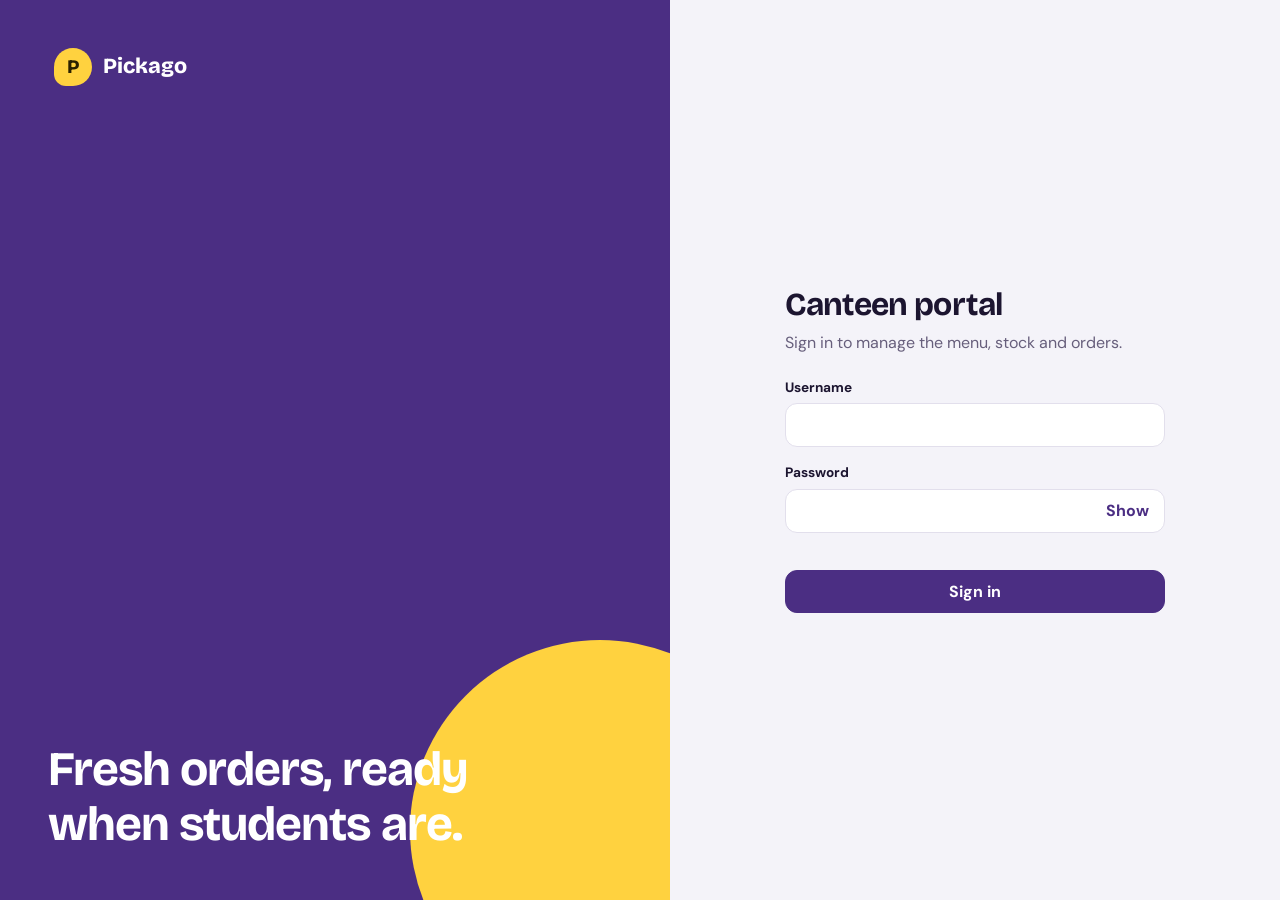
==== Admin/index.html @ 916bf5a7 "Add files via upload" ====
<!doctype html>
<html lang="en" data-theme="light" data-accent="ube">
<head>
  <meta charset="UTF-8">
  <meta name="viewport" content="width=device-width, initial-scale=1, viewport-fit=cover">
  <title>Pickago Canteen Portal</title>
  <link rel="preconnect" href="https://fonts.googleapis.com">
  <link rel="preconnect" href="https://fonts.gstatic.com" crossorigin>
  <link href="https://fonts.googleapis.com/css2?family=Bricolage+Grotesque:wght@600;800&family=DM+Sans:wght@400;500;700&display=swap" rel="stylesheet">
  <link rel="stylesheet" href="styles.css">
</head>
<body>
  <div id="app"></div>
  <div id="toasts" class="toasts" aria-live="polite"></div>
  <div id="modal-root"></div>

  <!-- Load order matters: data -> helpers -> pages -> app -->
  <script src="store.js"></script>
  <script src="ui.js"></script>
  <script src="pages.js"></script>
  <script src="app.js"></script>
</body>
</html>
---- Admin/styles.css ----
/* TOKENS   */
:root {
  --bg: #f4f3f9;
  --surface: #ffffff;
  --surface-2: #faf9fd;
  --ink: #1c1530;
  --mute: #675f7c;
  --line: #e2dfec;

  --brand: #4b2e83;          /* ube */
  --brand-ink: #ffffff;
  --accent: #ffd23f;         /* calamansi */
  --accent-ink: #2a2100;

  /* Stock colours: solid fills so they read from across the counter */
  --ok-bg: #d3f3de;   --ok-ink: #0a5b2b;
  --low-bg: #ffb703;  --low-ink: #2b1c00;
  --out-bg: #d92d20;  --out-ink: #ffffff;

  --pending-bg: #ffe9a8; --pending-ink: #5c4300;
  --ready-bg: #cdeafe;   --ready-ink: #0b4a75;
  --done-bg: #e6e3ef;    --done-ink: #4a435c;

  --radius: 14px;
  --font-body: "DM Sans", system-ui, -apple-system, "Segoe UI", sans-serif;
  --font-head: "Bricolage Grotesque", "DM Sans", system-ui, sans-serif;
  font-size: 16px;
}

[data-theme="dark"] {
  --bg: #120e1f;
  --surface: #1c1730;
  --surface-2: #231d3b;
  --ink: #f1eefb;
  --mute: #a69fc0;
  --line: #322a50;
  --ok-bg: #14572f;      --ok-ink: #bdf6d0;
  --pending-bg: #5c4300; --pending-ink: #ffe9a8;
  --ready-bg: #0b3b5e;   --ready-ink: #bfe4ff;
  --done-bg: #322a50;    --done-ink: #cfc8e6;
}

[data-accent="teal"]   { --brand: #0f6b66; }
[data-accent="tomato"] { --brand: #b8341f; }
[data-accent="forest"] { --brand: #1f6b3a; }
[data-size="large"]    { font-size: 18px; }

/* BASE  */
*, *::before, *::after { box-sizing: border-box; }
body {
  margin: 0;
  font-family: var(--font-body);
  background: var(--bg);
  color: var(--ink);
  line-height: 1.45;
  -webkit-tap-highlight-color: transparent;
}
h1, h2, h3 { font-family: var(--font-head); letter-spacing: -0.02em; margin: 0; line-height: 1.15; }
h2 { font-size: 1.15rem; }
p { margin: 0; }
button, input, select, textarea { font: inherit; color: inherit; }
button { cursor: pointer; }
img { max-width: 100%; display: block; }
.mute { color: var(--mute); }
.hidden, [hidden] { display: none !important; }
:focus-visible { outline: 3px solid var(--accent); outline-offset: 2px; }
.sr { position: absolute; width: 1px; height: 1px; overflow: hidden; clip: rect(0 0 0 0); }
svg.i { width: 1.15em; height: 1.15em; fill: none; stroke: currentColor; stroke-width: 2; stroke-linecap: round; stroke-linejoin: round; flex: none; }

/* SHELL */
.shell { display: grid; grid-template-columns: 232px 1fr; min-height: 100vh; }

.rail {
  background: var(--brand);
  color: #fff;
  padding: 1.25rem 1rem;
  position: sticky; top: 0; height: 100vh;
  display: flex; flex-direction: column; gap: 1.75rem;
}
.brand { display: flex; align-items: center; gap: .65rem; font-family: var(--font-head); font-weight: 800; font-size: 1.35rem; padding: 0 .4rem; }
.mark {
  width: 38px; height: 38px; border-radius: 50% 50% 50% 12px;
  background: var(--accent); color: var(--accent-ink);
  display: grid; place-items: center; font-weight: 800; font-size: 1.2rem;
}
.rail nav { display: grid; gap: .25rem; }
.nav-btn {
  display: flex; align-items: center; gap: .7rem;
  border: 0; background: transparent; color: rgba(255,255,255,.82);
  padding: .75rem .85rem; border-radius: 12px; font-weight: 600; text-align: left;
}
.nav-btn:hover { background: rgba(255,255,255,.12); color: #fff; }
.nav-btn[aria-current="page"] { background: var(--accent); color: var(--accent-ink); }
.rail-foot { margin-top: auto; font-size: .8rem; color: rgba(255,255,255,.65); padding: 0 .4rem; }

.main { min-width: 0; }
.top {
  display: flex; justify-content: space-between; align-items: center; gap: 1rem;
  padding: 1.1rem 2rem; background: var(--surface); border-bottom: 1px solid var(--line);
  position: sticky; top: 0; z-index: 5;
}
.top h1 { font-size: 1.5rem; }
.me { display: flex; align-items: center; gap: .6rem; border: 0; background: transparent; font-weight: 600; padding: .2rem; border-radius: 999px; }
.avatar {
  width: 38px; height: 38px; border-radius: 50%; background: var(--accent); color: var(--accent-ink);
  display: grid; place-items: center; font-weight: 800; overflow: hidden; flex: none;
}
.avatar img { width: 100%; height: 100%; object-fit: cover; }
.avatar.xl { width: 84px; height: 84px; font-size: 2rem; }

.content { padding: 1.75rem 2rem 3rem; max-width: 1320px; }
.tabbar { display: none; }

/* COMPONENTS */
.btn {
  display: inline-flex; align-items: center; justify-content: center; gap: .45rem;
  min-height: 42px; padding: .55rem 1rem; border-radius: 12px;
  border: 1.5px solid var(--line); background: var(--surface); font-weight: 700;
}
.btn:hover { border-color: var(--brand); }
.btn-primary { background: var(--brand); border-color: var(--brand); color: var(--brand-ink); }
.btn-primary:hover { filter: brightness(1.12); }
.btn-danger { color: var(--out-bg); border-color: color-mix(in srgb, var(--out-bg) 35%, var(--line)); }
.btn-danger-solid { background: var(--out-bg); border-color: var(--out-bg); color: #fff; }
.btn-icon { width: 42px; padding: 0; }
.btn-sm { min-height: 36px; padding: .3rem .7rem; font-size: .88rem; }
.btn-block { width: 100%; }

.field { display: grid; gap: .35rem; margin-bottom: 1rem; }
.field > span { font-weight: 700; font-size: .85rem; }
.field small { color: var(--mute); }
.input, .field input, .field select, .field textarea, .search input, .select {
  width: 100%; min-height: 44px; padding: .6rem .8rem;
  border: 1.5px solid var(--line); border-radius: 12px; background: var(--surface); font-size: 1rem;
}
.field input:focus, .field select:focus, .field textarea:focus, .search input:focus { border-color: var(--brand); outline: none; box-shadow: 0 0 0 3px color-mix(in srgb, var(--brand) 25%, transparent); }
.field input[readonly] { background: var(--surface-2); color: var(--mute); }
.row { display: grid; grid-template-columns: 1fr 1fr; gap: 0 .9rem; }
.error-text { color: var(--out-bg); font-size: .88rem; min-height: 1.3rem; font-weight: 600; }

.panel { background: var(--surface); border: 1px solid var(--line); border-radius: var(--radius); padding: 1.25rem; }
.panel-head { display: flex; justify-content: space-between; align-items: center; gap: 1rem; margin-bottom: 1rem; flex-wrap: wrap; }

.chip { display: inline-block; padding: .28rem .65rem; border-radius: 999px; font-size: .78rem; font-weight: 800; white-space: nowrap; }
.chip-pending { background: var(--pending-bg); color: var(--pending-ink); }
.chip-ready { background: var(--ready-bg); color: var(--ready-ink); }
.chip-done { background: var(--done-bg); color: var(--done-ink); }

/* Stock badges: solid and high-contrast */
.stock { display: inline-block; padding: .3rem .7rem; border-radius: 8px; font-size: .82rem; font-weight: 800; white-space: nowrap; }
.stock-ok  { background: var(--ok-bg);  color: var(--ok-ink); }
.stock-low { background: var(--low-bg); color: var(--low-ink); }
.stock-out { background: var(--out-bg); color: var(--out-ink); }

.segmented { display: inline-flex; background: var(--surface); border: 1.5px solid var(--line); border-radius: 12px; padding: 3px; gap: 2px; flex-wrap: wrap; }
.segmented button { border: 0; background: transparent; padding: .45rem .9rem; border-radius: 9px; font-weight: 700; color: var(--mute); min-height: 38px; }
.segmented button[aria-pressed="true"] { background: var(--brand); color: var(--brand-ink); }

.empty { text-align: center; padding: 2.5rem 1rem; color: var(--mute); border: 2px dashed var(--line); border-radius: var(--radius); }
.empty strong { display: block; color: var(--ink); font-size: 1.05rem; margin-bottom: .3rem; }

.toasts { position: fixed; left: 50%; bottom: 1.25rem; transform: translateX(-50%); z-index: 30; display: grid; gap: .5rem; width: min(92vw, 380px); }
.toast { background: var(--ink); color: var(--bg); padding: .8rem 1rem; border-radius: 12px; font-weight: 600; box-shadow: 0 10px 30px #0004; animation: pop .2s ease-out; }
.toast.error { background: var(--out-bg); color: #fff; }
@keyframes pop { from { transform: translateY(8px); opacity: 0; } }

/* PAGES  */
.stats { display: grid; grid-template-columns: repeat(4, 1fr); gap: 1rem; margin-bottom: 1.5rem; }
.stat { background: var(--surface); border: 1px solid var(--line); border-radius: var(--radius); padding: 1rem 1.1rem; }
.stat small { color: var(--mute); font-weight: 600; }
.stat strong { display: block; font-family: var(--font-head); font-size: 1.7rem; margin: .2rem 0; }
.stat.warn { border-color: var(--low-bg); box-shadow: inset 4px 0 0 var(--low-bg); }

.split { display: grid; grid-template-columns: 1.6fr 1fr; gap: 1.25rem; align-items: start; }
.section-title { display: flex; justify-content: space-between; align-items: center; gap: 1rem; margin-bottom: .9rem; flex-wrap: wrap; }

/* Orders */
.orders { display: grid; gap: .9rem; grid-template-columns: repeat(auto-fill, minmax(280px, 1fr)); }
.order { background: var(--surface); border: 1px solid var(--line); border-radius: var(--radius); padding: 1rem; display: grid; gap: .6rem; }
.order-top { display: flex; justify-content: space-between; align-items: center; gap: .5rem; }
.order-student { font-weight: 700; font-size: 1.05rem; }
.order ul { margin: 0; padding-left: 1.1rem; }
.note { background: color-mix(in srgb, var(--accent) 35%, var(--surface)); border-radius: 10px; padding: .5rem .7rem; font-size: .9rem; }
.order-foot { display: flex; justify-content: space-between; align-items: center; gap: .5rem; margin-top: .2rem; }

/* Restock list */
.restock { display: grid; gap: .7rem; }
.restock-item { display: flex; align-items: center; gap: .7rem; }
.restock-item .grow { flex: 1; min-width: 0; }
.restock-item strong { display: block; overflow: hidden; text-overflow: ellipsis; white-space: nowrap; }

/* Menu */
.toolbar { display: flex; gap: .75rem; margin-bottom: 1.25rem; flex-wrap: wrap; align-items: center; }
.search { position: relative; flex: 1; min-width: 200px; }
.search svg { position: absolute; left: .8rem; top: 50%; transform: translateY(-50%); color: var(--mute); }
.search input { padding-left: 2.5rem; }
.toolbar .select { width: auto; min-width: 150px; }

.food-grid { display: grid; gap: 1rem; grid-template-columns: repeat(auto-fill, minmax(230px, 1fr)); }
.food { background: var(--surface); border: 1px solid var(--line); border-radius: var(--radius); overflow: hidden; display: flex; flex-direction: column; border-top: 5px solid var(--ok-bg); }
.food.low { border-top-color: var(--low-bg); }
.food.out { border-top-color: var(--out-bg); }
.food-media { aspect-ratio: 4 / 3; background: color-mix(in srgb, var(--accent) 30%, var(--surface)); display: grid; place-items: center; font-size: 3.5rem; position: relative; }
.food-media img { width: 100%; height: 100%; object-fit: cover; }
.food.out .food-media img, .food.out .food-media span { opacity: .45; }
.food-media .stock { position: absolute; left: .6rem; bottom: .6rem; box-shadow: 0 2px 8px #0003; }
.food-body { padding: .9rem; display: grid; gap: .6rem; flex: 1; align-content: start; }
.food-body h3 { font-size: 1.05rem; }
.food-meta { display: flex; justify-content: space-between; align-items: baseline; gap: .5rem; }
.food-cat { color: var(--mute); font-size: .88rem; }
.food-price { font-weight: 800; }
.stepper { display: flex; gap: .35rem; align-items: center; }
.stepper input { width: 100%; min-width: 0; text-align: center; font-weight: 800; min-height: 38px; border: 1.5px solid var(--line); border-radius: 10px; background: var(--surface); }
.stepper .btn { min-height: 38px; width: 38px; padding: 0; font-size: 1.2rem; flex: none; }
.food-actions { display: flex; gap: .4rem; }
.food-actions .btn { flex: 1; }

.cat-list { display: grid; gap: .6rem; }
.cat-row { display: flex; align-items: center; gap: .75rem; padding: .8rem 1rem; background: var(--surface); border: 1px solid var(--line); border-radius: var(--radius); }
.cat-row .grow { flex: 1; }

/* Sales */
.date-bar { display: flex; gap: .5rem; align-items: center; margin-bottom: 1.25rem; flex-wrap: wrap; }
.date-bar input { min-height: 42px; padding: .4rem .7rem; border: 1.5px solid var(--line); border-radius: 12px; background: var(--surface); font-weight: 700; }
.chart { height: 220px; display: flex; align-items: flex-end; gap: .5rem; padding-top: 1rem; border-bottom: 2px solid var(--line); }
.chart-col { flex: 1; display: flex; flex-direction: column; justify-content: flex-end; align-items: center; height: 100%; gap: .3rem; min-width: 0; }
.chart-col i { width: 100%; max-width: 44px; background: var(--brand); border-radius: 8px 8px 0 0; min-height: 3px; }
.chart-col .today { background: var(--accent); }
.chart-col small, .chart-col span { font-size: .72rem; color: var(--mute); white-space: nowrap; }
.chart-days { display: flex; gap: .5rem; margin-top: .4rem; }
.chart-days small { flex: 1; text-align: center; font-size: .72rem; color: var(--mute); }
.rank { display: grid; gap: .7rem; padding: 0; margin: 0; list-style: none; }
.rank li { display: flex; justify-content: space-between; gap: 1rem; }

/* Profile */
.profile-grid { display: grid; grid-template-columns: 220px 1fr; gap: 1.25rem; align-items: start; }
.side-tabs { display: grid; gap: .3rem; }
.side-tabs button { display: flex; align-items: center; gap: .6rem; border: 0; background: transparent; padding: .75rem .9rem; border-radius: 12px; font-weight: 700; color: var(--mute); text-align: left; }
.side-tabs button[aria-selected="true"] { background: var(--surface); color: var(--brand); box-shadow: inset 0 0 0 1.5px var(--line); }
[data-theme="dark"] .side-tabs button[aria-selected="true"] { color: var(--accent); }
.profile-head { display: flex; align-items: center; gap: 1rem; margin-bottom: 1.25rem; flex-wrap: wrap; }
.strength { height: 8px; background: var(--line); border-radius: 99px; overflow: hidden; }
.strength i { display: block; height: 100%; width: 0; transition: width .2s; background: var(--out-bg); }
.options { display: flex; gap: .6rem; flex-wrap: wrap; margin-bottom: 1.4rem; }
.option { border: 2px solid var(--line); background: var(--surface); border-radius: 12px; padding: .6rem 1rem; font-weight: 700; display: flex; align-items: center; gap: .5rem; min-height: 44px; }
.option[aria-pressed="true"] { border-color: var(--brand); box-shadow: 0 0 0 3px color-mix(in srgb, var(--brand) 22%, transparent); }
.swatch { width: 18px; height: 18px; border-radius: 50%; display: inline-block; }
.form-box { max-width: 560px; }
hr { border: 0; border-top: 1px solid var(--line); margin: 1.4rem 0; }

/* Login */
.login { min-height: 100vh; display: grid; grid-template-columns: 1.1fr 1fr; }
.login-art { background: var(--brand); color: #fff; padding: 3rem; display: flex; flex-direction: column; justify-content: space-between; position: relative; overflow: hidden; }
.login-art::after { content: ""; position: absolute; width: 380px; height: 380px; border-radius: 50%; background: var(--accent); right: -120px; bottom: -120px; }
.login-art h2 { font-size: clamp(2rem, 4vw, 3rem); max-width: 14ch; position: relative; z-index: 1; }
.login-form { display: grid; place-items: center; padding: 2rem; }
.login-form form { width: min(100%, 380px); }
.login-form h1 { font-size: 2rem; margin-bottom: .4rem; }
.pw-wrap { position: relative; }
.pw-wrap button { position: absolute; right: .4rem; top: 50%; transform: translateY(-50%); border: 0; background: transparent; font-weight: 700; color: var(--brand); padding: .4rem .6rem; }
[data-theme="dark"] .pw-wrap button { color: var(--accent); }

/* 6. MODAL (bottom sheet on phones) ------------------------ */
.scrim { position: fixed; inset: 0; background: #0b061a99; display: grid; place-items: center; padding: 1rem; z-index: 20; overflow-y: auto; }
.sheet { background: var(--surface); border-radius: 20px; padding: 1.4rem; width: min(100%, 480px); max-height: calc(100vh - 2rem); overflow-y: auto; animation: pop .2s ease-out; }
.sheet h2 { margin-bottom: .4rem; font-size: 1.3rem; }
.sheet-actions { display: flex; gap: .6rem; margin-top: 1.2rem; }
.sheet-actions .btn { flex: 1; }
.photo-box { display: flex; gap: .9rem; align-items: center; margin-bottom: 1rem; }
.photo-prev { width: 84px; height: 84px; border-radius: 14px; background: color-mix(in srgb, var(--accent) 30%, var(--surface)); display: grid; place-items: center; font-size: 2.2rem; overflow: hidden; flex: none; }
.photo-prev img { width: 100%; height: 100%; object-fit: cover; }
.photo-box .btns { display: grid; gap: .4rem; }

/*  MOBILE  */
@media (max-width: 1000px) {
  .stats { grid-template-columns: repeat(2, 1fr); }
  .split { grid-template-columns: 1fr; }
}
@media (max-width: 820px) {
  .shell { display: block; }
  .rail { display: none; }
  .top { padding: .8rem 1rem; }
  .top h1 { font-size: 1.25rem; }
  .me span { display: none; }
  .content { padding: 1rem 1rem 6.5rem; }
  .tabbar {
    display: grid; grid-template-columns: repeat(5, 1fr);
    position: fixed; left: 0; right: 0; bottom: 0; z-index: 10;
    background: var(--surface); border-top: 1px solid var(--line);
    padding: .35rem .3rem calc(.35rem + env(safe-area-inset-bottom, 0px));
  }
  .tabbar .nav-btn { flex-direction: column; gap: .15rem; font-size: .7rem; padding: .45rem .2rem; justify-content: center; text-align: center; color: var(--mute); }
  .tabbar .nav-btn:hover { background: transparent; color: var(--ink); }
  .tabbar .nav-btn[aria-current="page"] { background: transparent; color: var(--brand); box-shadow: inset 0 3px 0 var(--accent); border-radius: 0 0 12px 12px; }
  [data-theme="dark"] .tabbar .nav-btn[aria-current="page"] { color: var(--accent); }
  .tabbar svg.i { width: 1.45rem; height: 1.45rem; }
  .toasts { bottom: 5.5rem; }

  .food-grid { grid-template-columns: repeat(2, 1fr); gap: .7rem; }
  .food-media { font-size: 2.6rem; }
  .food-body { padding: .7rem; }
  .orders { grid-template-columns: 1fr; }
  .profile-grid { grid-template-columns: 1fr; }
  .side-tabs { grid-auto-flow: column; grid-auto-columns: 1fr; }
  .side-tabs button { justify-content: center; padding: .65rem .4rem; }
  .login { grid-template-columns: 1fr; }
  .login-art { padding: 1.5rem; min-height: 170px; }
  .login-art h2 { font-size: 1.5rem; }
  .login-art::after { width: 200px; height: 200px; }
  .scrim { align-items: end; padding: 0; }
  .sheet { border-radius: 20px 20px 0 0; width: 100%; max-height: 92vh; padding-bottom: calc(1.4rem + env(safe-area-inset-bottom, 0px)); }
}
@media (max-width: 460px) {
  .stats { gap: .6rem; }
  .stat { padding: .8rem; }
  .stat strong { font-size: 1.35rem; }
  .row { grid-template-columns: 1fr; }
  .chart-col span { display: none; }
}
@media (prefers-reduced-motion: reduce) { * { animation: none !important; transition: none !important; } }
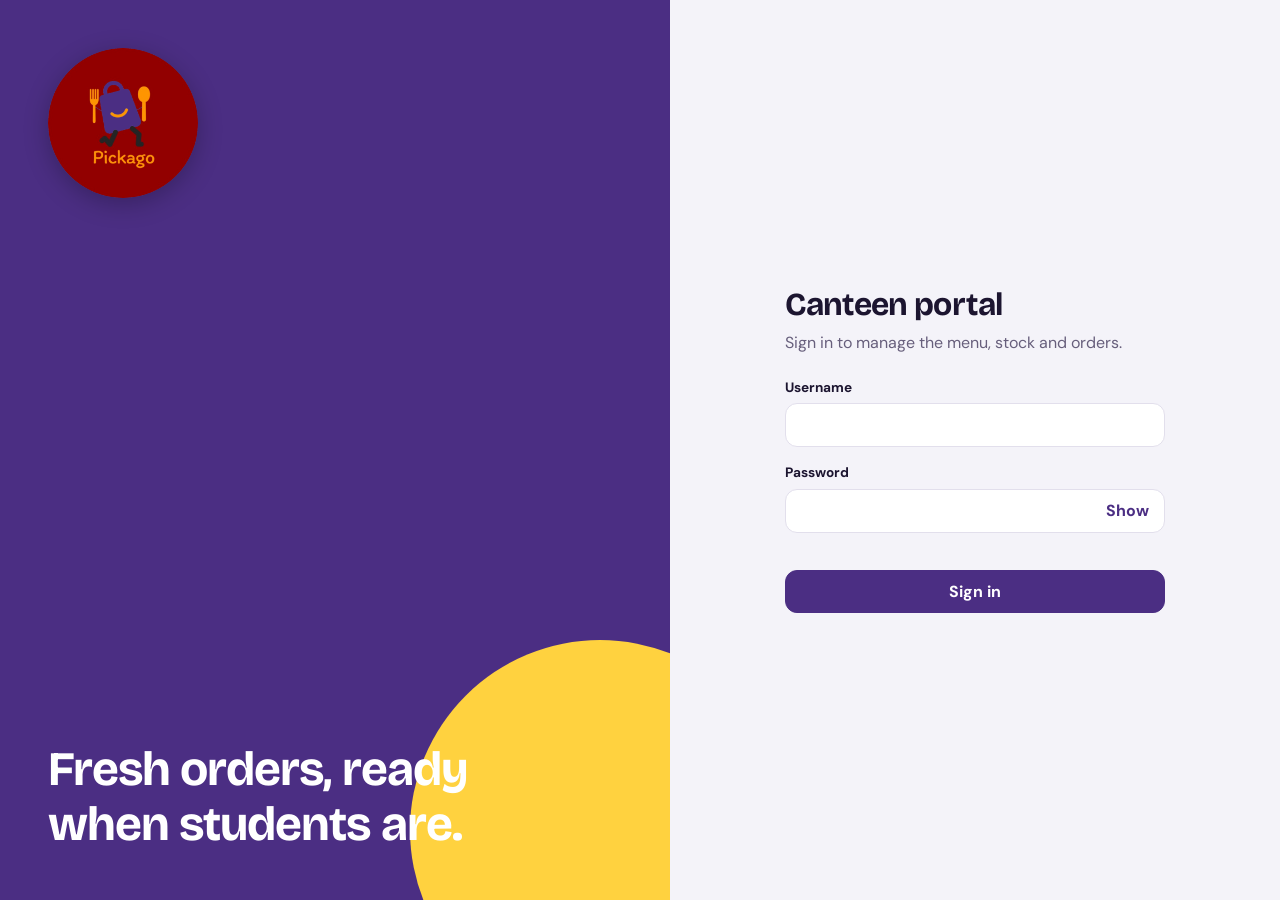
==== commit 256ea94a: "Add files via upload" ====
--- a/Admin/index.html
+++ b/Admin/index.html
@@ -7,6 +7,8 @@
   <link rel="preconnect" href="https://fonts.googleapis.com">
   <link rel="preconnect" href="https://fonts.gstatic.com" crossorigin>
   <link href="https://fonts.googleapis.com/css2?family=Bricolage+Grotesque:wght@600;800&family=DM+Sans:wght@400;500;700&display=swap" rel="stylesheet">
+  <link rel="icon" type="image/png" href="pickago_Logo.png">
+  <link rel="apple-touch-icon" href="pickago_Logo.png">
   <link rel="stylesheet" href="styles.css">
 </head>
 <body>
--- a/Admin/styles.css
+++ b/Admin/styles.css
@@ -84,6 +84,8 @@
   background: var(--accent); color: var(--accent-ink);
   display: grid; place-items: center; font-weight: 800; font-size: 1.2rem;
 }
+.logo { width: 42px; height: 42px; border-radius: 50%; object-fit: cover; flex: none; display: block; }
+.logo-lg { width: 150px; height: 150px; position: relative; z-index: 1; box-shadow: 0 6px 24px rgba(0,0,0,.25); }
 .rail nav { display: grid; gap: .25rem; }
 .nav-btn {
   display: flex; align-items: center; gap: .7rem;
@@ -307,6 +309,7 @@
   .login { grid-template-columns: 1fr; }
   .login-art { padding: 1.5rem; min-height: 170px; }
   .login-art h2 { font-size: 1.5rem; }
+  .logo-lg { width: 84px; height: 84px; }
   .login-art::after { width: 200px; height: 200px; }
   .scrim { align-items: end; padding: 0; }
   .sheet { border-radius: 20px 20px 0 0; width: 100%; max-height: 92vh; padding-bottom: calc(1.4rem + env(safe-area-inset-bottom, 0px)); }
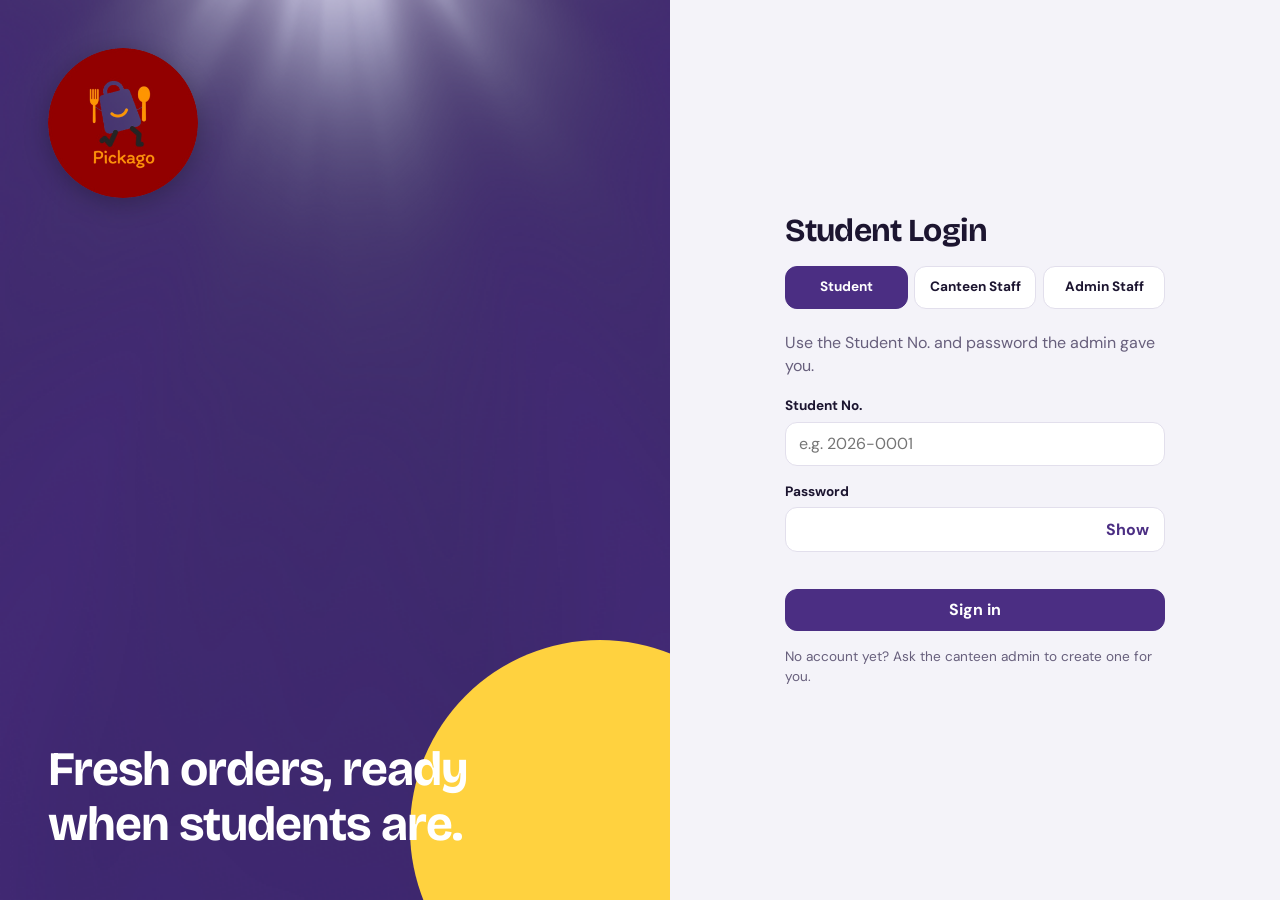
==== commit c38f316e: "Add files via upload" ====
--- a/Admin/index.html
+++ b/Admin/index.html
@@ -3,23 +3,19 @@
 <head>
   <meta charset="UTF-8">
   <meta name="viewport" content="width=device-width, initial-scale=1, viewport-fit=cover">
-  <title>Pickago Canteen Portal</title>
+  <title>Pickago Admin</title>
   <link rel="preconnect" href="https://fonts.googleapis.com">
   <link rel="preconnect" href="https://fonts.gstatic.com" crossorigin>
   <link href="https://fonts.googleapis.com/css2?family=Bricolage+Grotesque:wght@600;800&family=DM+Sans:wght@400;500;700&display=swap" rel="stylesheet">
   <link rel="icon" type="image/png" href="pickago_Logo.png">
-  <link rel="apple-touch-icon" href="pickago_Logo.png">
   <link rel="stylesheet" href="styles.css">
 </head>
 <body>
   <div id="app"></div>
   <div id="toasts" class="toasts" aria-live="polite"></div>
   <div id="modal-root"></div>
-
-  <!-- Load order matters: data -> helpers -> pages -> app -->
-  <script src="store.js"></script>
+  <script src="auth.js" data-login="../index.html"></script>
   <script src="ui.js"></script>
-  <script src="pages.js"></script>
-  <script src="app.js"></script>
+  <script src="admin.js"></script>
 </body>
 </html>
--- a/Admin/styles.css
+++ b/Admin/styles.css
@@ -322,3 +322,44 @@
   .chart-col span { display: none; }
 }
 @media (prefers-reduced-motion: reduce) { * { animation: none !important; transition: none !important; } }
+
+/* LightRays (login background) */
+.light-rays {
+  position: absolute;
+  inset: 0;
+  overflow: hidden;
+  pointer-events: none;
+  z-index: 0;
+}
+.light-rays__canvas {
+  position: absolute;
+  inset: 0;
+  display: block;
+  width: 100%;
+  height: 100%;
+}
+
+/* ---- role picker on the login page ---- */
+.role-tabs { display: grid; grid-template-columns: repeat(3, 1fr); gap: .4rem; margin: 1rem 0 1.4rem; }
+.role-tabs button { padding: .65rem .3rem; border: 1px solid var(--line); background: var(--surface); color: inherit; border-radius: 12px; font: inherit; font-weight: 700; font-size: .85rem; cursor: pointer; }
+.role-tabs button[aria-selected="true"] { background: var(--brand); border-color: var(--brand); color: #fff; }
+
+/* ---- admin portal ---- */
+.switch-row { display: flex; justify-content: space-between; align-items: center; gap: 1rem; padding: .85rem 0; border-bottom: 1px solid var(--line); cursor: pointer; }
+.switch-row small { display: block; color: var(--mute); font-weight: 500; }
+.sw { appearance: none; -webkit-appearance: none; width: 46px; height: 26px; border-radius: 999px; background: #c4bdd1; position: relative; cursor: pointer; flex: none; transition: .2s; }
+.sw::after { content: ""; position: absolute; top: 3px; left: 3px; width: 20px; height: 20px; border-radius: 50%; background: #fff; transition: .2s; }
+.sw:checked { background: var(--brand); } .sw:checked::after { left: 23px; }
+.tbl-wrap { overflow-x: auto; } .tbl { width: 100%; border-collapse: collapse; font-size: .92rem; }
+.tbl th, .tbl td { text-align: left; padding: .6rem .5rem; border-bottom: 1px solid var(--line); white-space: nowrap; }
+.tbl th { color: var(--mute); font-size: .78rem; text-transform: uppercase; letter-spacing: .04em; }
+.tbl .acts { display: flex; gap: .4rem; } .tbl code { font-weight: 800; }
+.warn-box { border-color: var(--low-bg); box-shadow: inset 4px 0 0 var(--low-bg); margin-bottom: 1.2rem; }
+.subtabs { display: flex; gap: .5rem; margin-bottom: 1rem; }
+.subtabs button { padding: .55rem 1rem; border-radius: 999px; border: 1px solid var(--line); background: var(--surface); color: inherit; font: inherit; font-weight: 700; cursor: pointer; }
+.subtabs button[aria-selected="true"] { background: var(--brand); color: #fff; border-color: var(--brand); }
+.panel + .panel { margin-top: 1.2rem; }
+textarea.names { width: 100%; min-height: 110px; font: inherit; padding: .7rem; border: 1px solid var(--line); border-radius: 12px; background: var(--surface); color: inherit; }
+
+.toolbar { display: flex; flex-wrap: wrap; gap: .5rem; margin-bottom: .8rem; }
+.tbl td.acts { white-space: normal; flex-wrap: wrap; min-width: 250px; }
